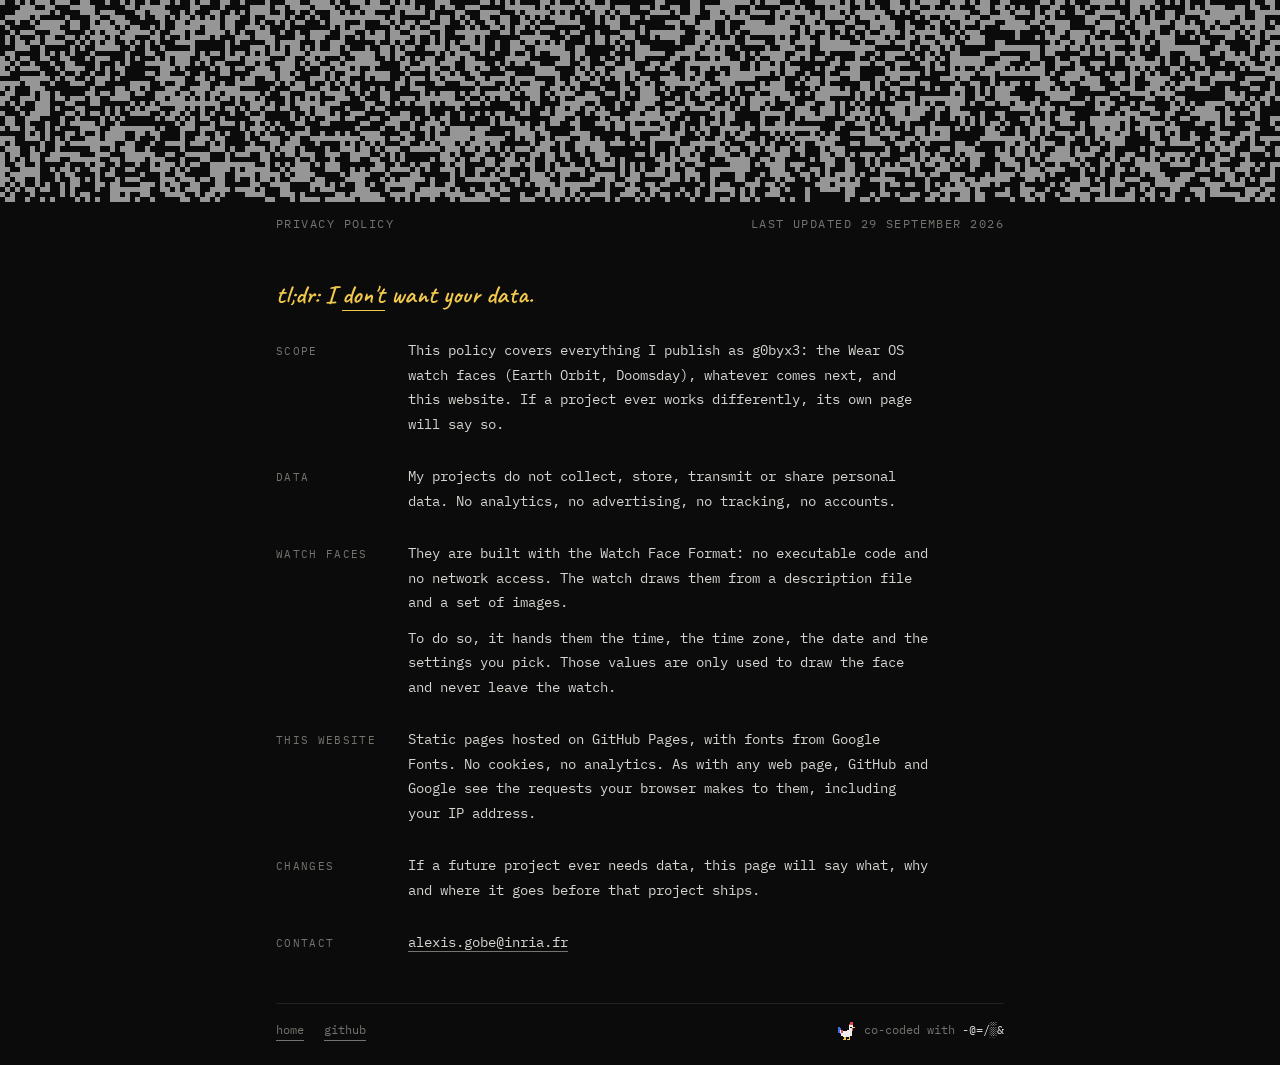
==== privacy/index.html @ d1e0653b "Privacy page at /privacy, for every project" ====
<!doctype html>
<html lang="en">
<head>
<meta charset="utf-8">
<meta name="viewport" content="width=device-width, initial-scale=1">
<title>Privacy · g0byx3</title>
<meta name="description" content="Privacy policy for everything published by g0byx3.">
<meta name="theme-color" content="#0b0b0c">
<link rel="icon" href="../img/rooster.svg" type="image/svg+xml">
<link rel="preconnect" href="https://fonts.googleapis.com">
<link rel="preconnect" href="https://fonts.gstatic.com" crossorigin>
<link rel="stylesheet" href="https://fonts.googleapis.com/css2?family=IBM+Plex+Mono:wght@400;600;700&family=Caveat:wght@600&display=swap">
<link rel="stylesheet" href="../style.css">
</head>
<body>
<header class="hero short" id="hero" data-word="privacy">
  <h1 class="sr">Privacy policy</h1>
  <div class="stage"><canvas id="noise" aria-hidden="true"></canvas></div>
  <p class="sub"><span>Privacy policy</span><span>Last updated 29 September 2026</span></p>
</header>

<main class="policy">
  <p class="tldr">tl;dr: I <span class="underline" style="--t:.8s">don't</span> want your data.</p>

  <section>
    <h2>Scope</h2>
    <div>
      <p>This policy covers everything I publish as g0byx3: the Wear OS watch faces (Earth Orbit, Doomsday), whatever comes next, and this website. If a project ever works differently, its own page will say so.</p>
    </div>
  </section>

  <section>
    <h2>Data</h2>
    <div>
      <p>My projects do not collect, store, transmit or share personal data. No analytics, no advertising, no tracking, no accounts.</p>
    </div>
  </section>

  <section>
    <h2>Watch faces</h2>
    <div>
      <p>They are built with the Watch Face Format: no executable code and no network access. The watch draws them from a description file and a set of images.</p>
      <p>To do so, it hands them the time, the time zone, the date and the settings you pick. Those values are only used to draw the face and never leave the watch.</p>
    </div>
  </section>

  <section>
    <h2>This website</h2>
    <div>
      <p>Static pages hosted on GitHub Pages, with fonts from Google Fonts. No cookies, no analytics. As with any web page, GitHub and Google see the requests your browser makes to them, including your IP address.</p>
    </div>
  </section>

  <section>
    <h2>Changes</h2>
    <div>
      <p>If a future project ever needs data, this page will say what, why and where it goes before that project ships.</p>
    </div>
  </section>

  <section>
    <h2>Contact</h2>
    <div>
      <p><a href="mailto:alexis.gobe@inria.fr">alexis.gobe@inria.fr</a></p>
    </div>
  </section>

  <footer>
    <nav><a href="../">home</a><a href="https://github.com/g0byx3">github</a></nav>
    <span class="credits">
      <button id="rooster" title="cocorico"><img src="../img/rooster.svg" alt="rooster"></button>
      <span><span id="coded">co-coded with</span> <span id="who"></span></span>
    </span>
  </footer>
</main>

<script src="../script.js"></script>
</body>
</html>
---- style.css ----
:root {
  --bg: #0b0b0c;
  --fg: #d6d6d1;
  --dim: #74746e;
  --line: #222224;
  --yellow: #f2c94c;
  --red: #e5484d;
  --mono: "IBM Plex Mono", ui-monospace, Menlo, Consolas, monospace;
  --hand: "Caveat", cursive;
}

* { box-sizing: border-box; margin: 0; padding: 0; }
html { background: var(--bg); }
body {
  display: flex; flex-direction: column; min-height: 100vh; min-height: 100svh;
  background: var(--bg); color: var(--fg);
  font: 15px/1.7 var(--mono); -webkit-font-smoothing: antialiased;
}
main { width: 100%; max-width: 760px; margin: 0 auto; padding: 0 16px 24px; }
a { color: var(--fg); text-decoration: none; border-bottom: 1px solid var(--dim); }
a:hover { border-color: var(--fg); }
::selection { background: var(--yellow); color: var(--bg); }
.sr { position: absolute; width: 1px; height: 1px; overflow: hidden; clip: rect(0 0 0 0); white-space: nowrap; }

/* header: the noise takes whatever height the page leaves. The canvas is
   taken out of the flow so its own size never pushes the layout around. */
.hero { flex: 1 1 0; display: flex; flex-direction: column; min-height: clamp(90px, 22svh, 180px); cursor: crosshair; user-select: none; -webkit-user-select: none; }
.stage { position: relative; flex: 1; }
#noise { position: absolute; inset: 0; width: 100%; height: 100%; image-rendering: pixelated; image-rendering: crisp-edges; }
.sub {
  width: 100%; max-width: 760px; margin: 12px auto 0; padding: 0 16px;
  display: flex; justify-content: space-between; gap: 16px;
  font-size: 12px; color: var(--dim); letter-spacing: .12em; text-transform: uppercase;
}
#clock { font-variant-numeric: tabular-nums; }

/* bio, with a few edits made by hand after the fact */
.bio { margin-top: clamp(20px, 5svh, 40px); max-width: 56ch; text-align: justify; }
.bio a { white-space: nowrap; }
.fix { white-space: nowrap; }
.fix s {
  text-decoration: none;
  background: linear-gradient(var(--red), var(--red)) 0 58% / 0 1.5px no-repeat;
  animation: draw-line .35s ease-in var(--t, 1.2s) forwards;
}
.fix em {
  display: inline-block; margin-left: 6px; transform: rotate(-6deg) translateY(-3px);
  font: 600 22px/1 var(--hand); color: var(--yellow);
  clip-path: inset(0 100% 0 0); animation: write .7s steps(12) calc(var(--t, 1.2s) + .4s) forwards;
}
.underline {
  background: linear-gradient(var(--yellow), var(--yellow)) 0 100% / 0 1.5px no-repeat;
  animation: draw-line .4s ease-out var(--t) forwards;
}
@keyframes draw-line { to { background-size: 100% 1.5px; } }
@keyframes write { to { clip-path: inset(-8px -12px -8px -4px); } }

/* projects: tiny tiles, the one you point at grows into a pop-up below */
.hint { margin-top: clamp(20px, 5svh, 40px); font-size: 12px; color: var(--dim); }
.projects { position: relative; margin-top: 14px; min-height: 256px; }
.works { list-style: none; display: flex; flex-wrap: wrap; gap: 12px; }
.work { cursor: pointer; border-radius: 6px; }
.work:focus-visible { outline: 1px solid var(--dim); outline-offset: 4px; }
.thumb {
  display: block; width: 52px; aspect-ratio: 1; border-radius: 6px; overflow: hidden;
  background: #000; object-fit: cover;
  filter: grayscale(1) brightness(.75); transition: filter .3s, box-shadow .3s;
}
.work:hover .thumb, .work.open .thumb { filter: none; }
.work.open .thumb { box-shadow: 0 0 0 1px var(--bg), 0 0 0 2px var(--yellow); }

.pop {
  position: absolute; z-index: 5; display: flex; gap: 14px; align-items: flex-start;
  opacity: 0; visibility: hidden; transition: opacity .2s, visibility .2s;
}
.pop.on { opacity: 1; visibility: visible; }
.pop-media {
  flex: none; width: 184px; aspect-ratio: 1; border-radius: 8px; overflow: hidden; background: #000;
  box-shadow: 0 0 0 1px var(--line), 0 24px 60px #000; transform-origin: 0 0;
}
.pop-media video, .pop-media .ct { display: block; width: 100%; height: 100%; object-fit: cover; }

/* the ASCII box: mono frame, pixel title, handwritten note on top */
.box { position: relative; background: var(--bg); }
.frame { padding: 2px 0; font: 12px/1.45 var(--mono); white-space: pre; }
.frame .f { color: var(--dim); }
.frame a { color: var(--yellow); border: 0; }
.frame a:hover { background: var(--yellow); color: var(--bg); }
.title {
  position: absolute; font: 15px/1 "Silkscreen", monospace; color: var(--yellow); white-space: nowrap;
  animation: flicker .4s steps(4) both;
}
.note { position: absolute; font: 600 19px/1.12 var(--hand); }
.note .w { opacity: 0; filter: blur(3px); animation: ink .3s ease-out forwards; animation-delay: calc(.3s + var(--i) * 55ms); }
.note .struck, .note .under {
  background: linear-gradient(var(--c), var(--c)) no-repeat; background-size: 0 2px;
  -webkit-box-decoration-break: clone; box-decoration-break: clone;
  animation: draw-line-2 .3s ease-in var(--d) forwards;
}
.note .struck { --c: var(--red); background-position: 0 58%; color: var(--dim); }
.note .under { --c: var(--yellow); background-position: 0 96%; }
@keyframes flicker { 0%, 50% { opacity: 0; } 25%, 75%, 100% { opacity: 1; } }
@keyframes ink { to { opacity: 1; filter: none; } }
@keyframes draw-line-2 { to { background-size: 100% 2px; } }

/* CrunchTime: the app's launch mark draws itself, then the wordmark settles */
.ct { position: relative; container-type: size; background: radial-gradient(circle at 50% 36%, #1c1c23, #09090c 68%); }
.ct-mark { position: absolute; left: 50%; top: 11cqh; height: 50cqh; aspect-ratio: 409 / 541; transform: translateX(-50%); }
.ct-mark svg, .ct-mark img { display: block; width: 100%; height: 100%; }
.ct-word, .ct-tag { position: absolute; left: 0; right: 0; text-align: center; color: #f6f6f9; }
.ct-word { top: 66cqh; font: 800 14cqw/1 "Barlow Condensed", sans-serif; letter-spacing: .03em; }
.ct-word span { display: inline-block; }
.ct-tag { top: 83cqh; font: 600 4.2cqw/1 "Barlow Condensed", sans-serif; letter-spacing: .28em; color: #8b8b94; }
.ct:not(.play) .pen, .ct:not(.play) .ink, .ct:not(.play) .spread { animation: none; }
.ct:not(.play) .pen { stroke-dashoffset: 0; }
.ct:not(.play) .spread { transform: translateY(620px); }
.ct.play .ct-mark { animation: ct-lift .55s cubic-bezier(.65, 0, .35, 1) 1.45s both; }
.ct.play .ct-word span { animation: ct-letter .5s cubic-bezier(.2, .7, .3, 1) both; animation-delay: calc(1.6s + var(--i) * 45ms); }
.ct.play .ct-tag { animation: ct-fade .5s ease-out 2.25s both; }
@keyframes ct-lift { from { transform: translate(-50%, 16cqh); } to { transform: translate(-50%, 0); } }
@keyframes ct-letter { from { opacity: 0; transform: translate(calc(var(--s) * 1px), 5px); } }
@keyframes ct-fade { from { opacity: 0; transform: translateY(3px); } }

/* select it to read it */
.secret { margin-top: 8px; font-size: 13px; color: var(--bg); }
.secret::selection { background: var(--fg); color: var(--bg); }

footer {
  margin-top: 8px; padding-top: 16px; border-top: 1px solid var(--line);
  display: flex; flex-wrap: wrap; justify-content: space-between; align-items: center; gap: 8px 24px;
  font-size: 12px; color: var(--dim);
}
footer nav { display: flex; gap: 20px; }
footer a { color: var(--dim); }
.credits { display: inline-flex; align-items: center; gap: 8px; }
#rooster { all: unset; cursor: pointer; display: inline-flex; }
#rooster:focus-visible { outline: 1px solid var(--dim); outline-offset: 3px; }
#rooster img { width: 18px; height: 18px; image-rendering: pixelated; transform-origin: 50% 90%; animation: peck 2.6s infinite; }
#rooster:hover img { animation-duration: .6s; }
@keyframes peck {
  0%, 70%, 82%, 94%, 100% { transform: rotate(0); }
  76%, 88% { transform: rotate(22deg); }
}
#who { display: inline-block; min-width: 6ch; color: var(--fg); }

/* privacy page */
.hero.short { flex: none; height: clamp(120px, 26svh, 240px); }
.policy { flex: 1; margin-top: clamp(24px, 5svh, 48px); }
.policy .tldr { font: 600 26px/1.2 var(--hand); color: var(--yellow); }
.policy section { display: grid; grid-template-columns: 12ch minmax(0, 58ch); gap: 0 24px; margin-top: 28px; }
.policy h2 { padding-top: 4px; font-size: 11px; font-weight: 400; letter-spacing: .12em; text-transform: uppercase; color: var(--dim); }
.policy p { font-size: 14px; line-height: 1.75; }
.policy p + p { margin-top: .8em; }
.policy footer { margin-top: 48px; }

@media (min-width: 561px) and (max-height: 760px) {
  .projects { min-height: 220px; }
  .pop-media { width: 150px; }
}

@media (max-width: 560px) {
  .sub { flex-direction: column; gap: 0; }
  .pop { gap: 10px; }
  .pop-media { width: 96px; }
  .policy section { grid-template-columns: 1fr; }
  .policy h2 { margin-bottom: 4px; }
}

@media (prefers-reduced-motion: reduce) {
  #rooster img { animation: none; }
}
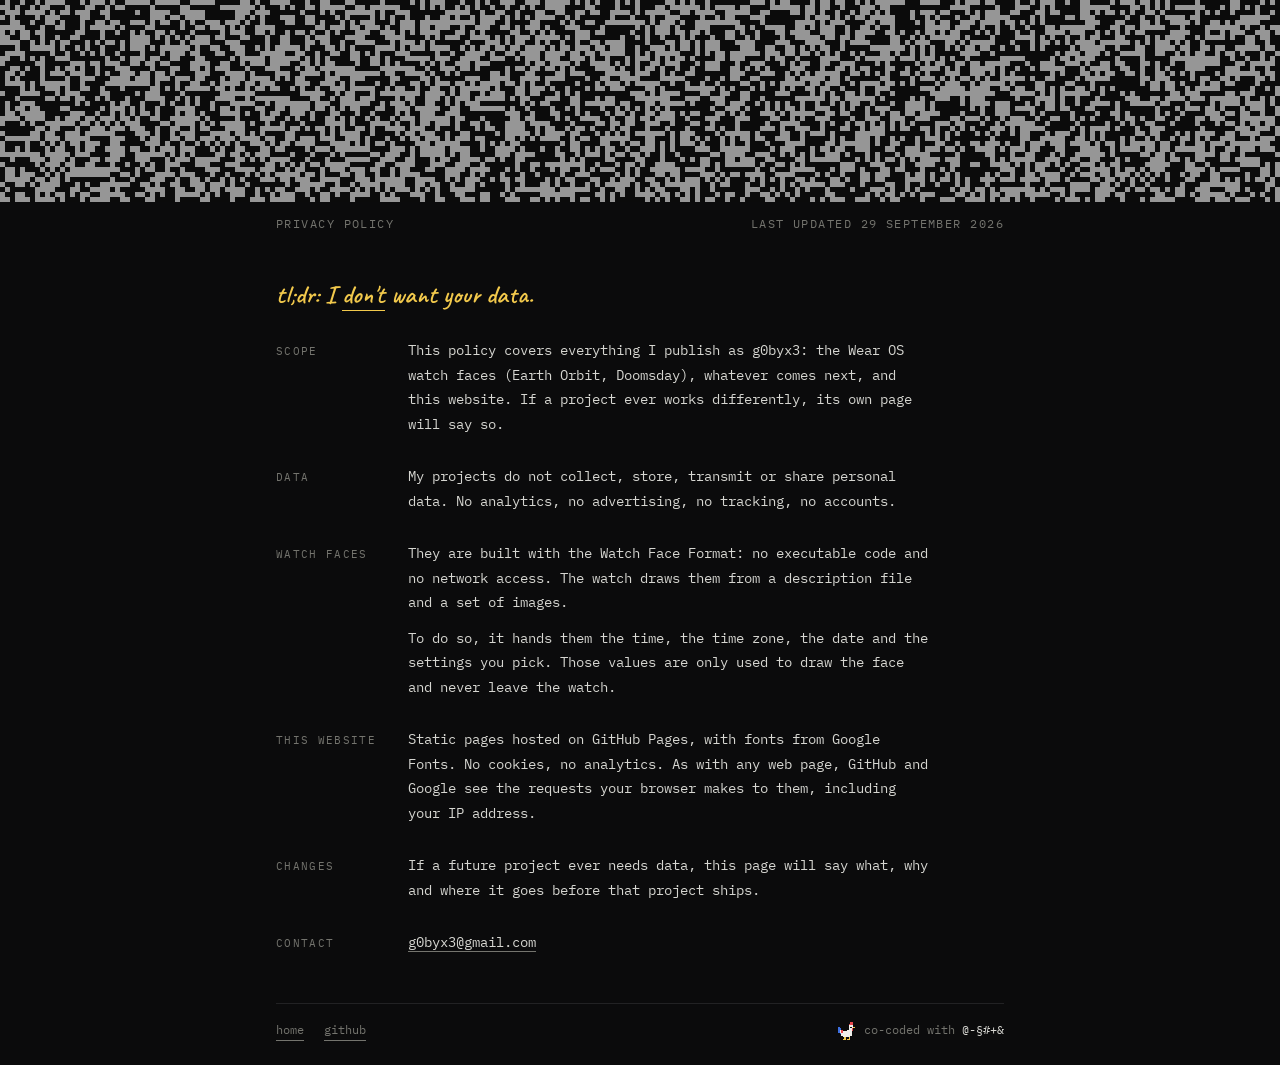
==== commit 9febcc48: "Privacy contact: g0byx3@gmail.com" ====
--- a/privacy/index.html
+++ b/privacy/index.html
@@ -61,7 +61,7 @@
   <section>
     <h2>Contact</h2>
     <div>
-      <p><a href="mailto:alexis.gobe@inria.fr">alexis.gobe@inria.fr</a></p>
+      <p><a href="mailto:g0byx3@gmail.com">g0byx3@gmail.com</a></p>
     </div>
   </section>
 
